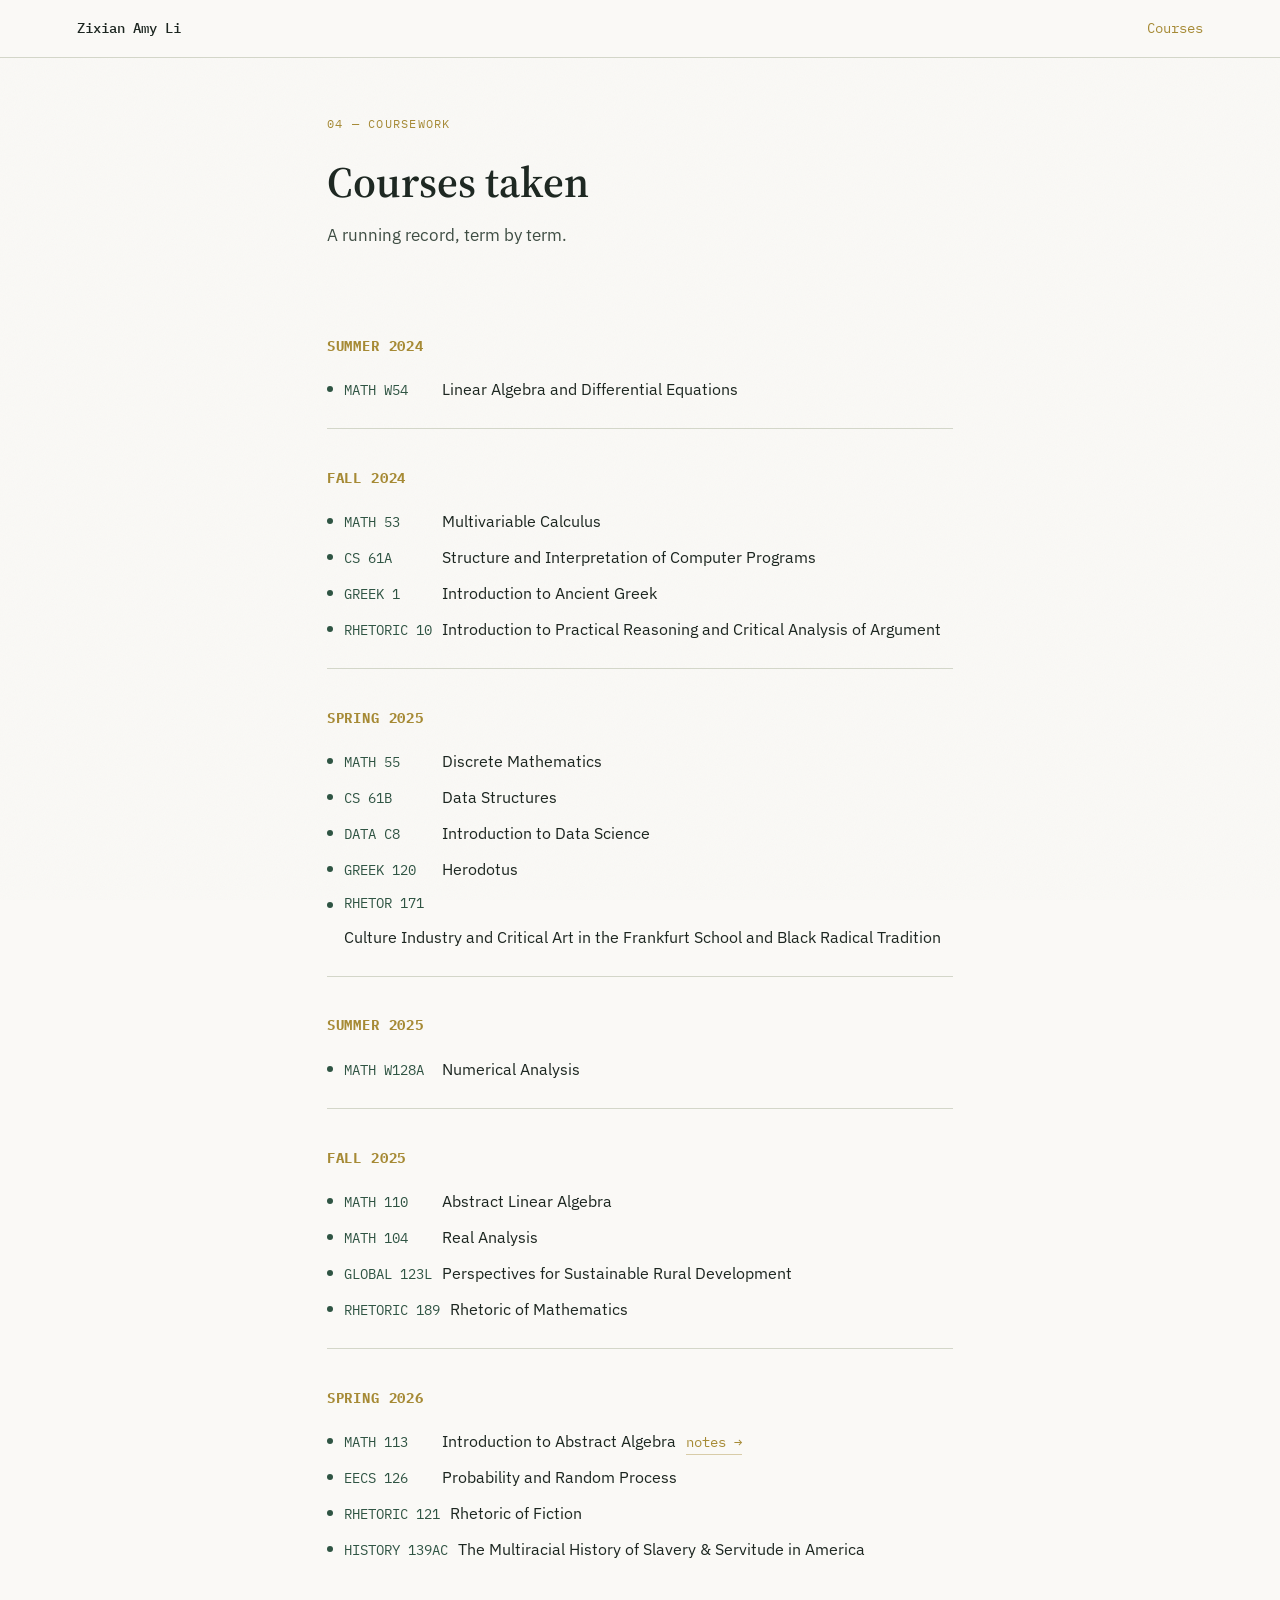
==== courses.html @ cce383e6 "Add files via upload" ====
<!DOCTYPE html>
<html lang="en">
<head>
<meta charset="UTF-8">
<meta name="viewport" content="width=device-width, initial-scale=1.0">
<title>Courses &mdash; Zixian Amy Li</title>
<meta name="description" content="Courses taken by Zixian Amy Li at UC Berkeley.">
<link rel="preconnect" href="https://fonts.googleapis.com">
<link rel="preconnect" href="https://fonts.gstatic.com" crossorigin>
<link href="https://fonts.googleapis.com/css2?family=Source+Serif+4:opsz,wght@8..60,400;8..60,600;8..60,700&family=IBM+Plex+Sans:wght@400;500;600&family=IBM+Plex+Mono:wght@400;500&display=swap" rel="stylesheet">
<link rel="stylesheet" href="style.css">
</head>
<body>

<div class="grain"></div>

<nav class="topnav">
  <a href="index.html">Zixian Amy Li</a>
  <a href="courses.html" class="active">Courses</a>
</nav>

<header class="page-head">
  <p class="section-label">04 &mdash; coursework</p>
  <h1>Courses taken</h1>
  <p class="page-head-sub">A running record, term by term.</p>
</header>

<main class="courses-main">

  <section class="term">
    <h2 class="term-heading"><span class="term-name">Summer 2024</span></h2>
    <ul class="course-list">
      <li><span class="course-code">MATH W54</span><span class="course-title">Linear Algebra and Differential Equations</span></li>
    </ul>
  </section>

  <section class="term">
    <h2 class="term-heading"><span class="term-name">Fall 2024</span></h2>
    <ul class="course-list">
      <li><span class="course-code">MATH 53</span><span class="course-title">Multivariable Calculus</span></li>
      <li><span class="course-code">CS 61A</span><span class="course-title">Structure and Interpretation of Computer Programs</span></li>
      <li><span class="course-code">GREEK 1</span><span class="course-title">Introduction to Ancient Greek</span></li>
      <li><span class="course-code">RHETORIC 10</span><span class="course-title">Introduction to Practical Reasoning and Critical Analysis of Argument</span></li>
    </ul>
  </section>

  <section class="term">
    <h2 class="term-heading"><span class="term-name">Spring 2025</span></h2>
    <ul class="course-list">
      <li><span class="course-code">MATH 55</span><span class="course-title">Discrete Mathematics</span></li>
      <li><span class="course-code">CS 61B</span><span class="course-title">Data Structures</span></li>
      <li><span class="course-code">DATA C8</span><span class="course-title">Introduction to Data Science</span></li>
      <li><span class="course-code">GREEK 120</span><span class="course-title">Herodotus</span></li>
      <li><span class="course-code">RHETOR 171</span><span class="course-title">Culture Industry and Critical Art in the Frankfurt School and Black Radical Tradition</span></li>
    </ul>
  </section>

  <section class="term">
    <h2 class="term-heading"><span class="term-name">Summer 2025</span></h2>
    <ul class="course-list">
      <li><span class="course-code">MATH W128A</span><span class="course-title">Numerical Analysis</span></li>
    </ul>
  </section>

  <section class="term">
    <h2 class="term-heading"><span class="term-name">Fall 2025</span></h2>
    <ul class="course-list">
      <li><span class="course-code">MATH 110</span><span class="course-title">Abstract Linear Algebra</span></li>
      <li><span class="course-code">MATH 104</span><span class="course-title">Real Analysis</span></li>
      <li><span class="course-code">GLOBAL 123L</span><span class="course-title">Perspectives for Sustainable Rural Development</span></li>
      <li><span class="course-code">RHETORIC 189</span><span class="course-title">Rhetoric of Mathematics</span></li>
    </ul>
  </section>

  <section class="term">
    <h2 class="term-heading"><span class="term-name">Spring 2026</span></h2>
    <ul class="course-list">
      <li>
        <span class="course-code">MATH 113</span>
        <span class="course-title">Introduction to Abstract Algebra</span>
        <a class="notes-link" href="notes/math113-notes.pdf" target="_blank" rel="noopener">notes &#8594;</a>
      </li>
      <li><span class="course-code">EECS 126</span><span class="course-title">Probability and Random Process</span></li>
      <li><span class="course-code">RHETORIC 121</span><span class="course-title">Rhetoric of Fiction</span></li>
      <li><span class="course-code">HISTORY 139AC</span><span class="course-title">The Multiracial History of Slavery &amp; Servitude in America</span></li>
    </ul>
  </section>

</main>

</body>
</html>
---- style.css ----
:root {
  --ink: #1c2620;
  --ink-soft: #3d4c42;
  --paper: #faf9f6;
  --paper-dim: #eef0e9;
  --indigo: #2f5443;
  --indigo-deep: #203a2f;
  --gold: #a68a35;
  --line: #d3d6c9;
  --future: #b3bdb1;

  --serif: "Source Serif 4", Georgia, serif;
  --sans: "IBM Plex Sans", -apple-system, sans-serif;
  --mono: "IBM Plex Mono", ui-monospace, monospace;
}

* { box-sizing: border-box; }

html { scroll-behavior: smooth; }

body {
  margin: 0;
  background: var(--paper);
  color: var(--ink);
  font-family: var(--sans);
  line-height: 1.6;
  -webkit-font-smoothing: antialiased;
}

a { color: var(--indigo); }
a:focus-visible, button:focus-visible { outline: 2px solid var(--gold); outline-offset: 3px; }

.grain {
  position: fixed;
  inset: 0;
  pointer-events: none;
  z-index: 1;
  opacity: 0.035;
  background-image: url("data:image/svg+xml,%3Csvg xmlns='http://www.w3.org/2000/svg' width='120' height='120'%3E%3Cfilter id='n'%3E%3CfeTurbulence type='fractalNoise' baseFrequency='0.9' numOctaves='2' stitchTiles='stitch'/%3E%3C/filter%3E%3Crect width='100%25' height='100%25' filter='url(%23n)'/%3E%3C/svg%3E");
}

/* ---------- Courses page ---------- */

.page-head {
  max-width: 780px;
  margin: 0 auto;
  padding: 3.5rem 6vw 1.5rem;
}
.page-head h1 {
  font-family: var(--serif);
  font-size: clamp(2rem, 4vw, 2.7rem);
  font-weight: 600;
  margin: 0 0 0.4rem;
  color: var(--ink);
}
.page-head-sub {
  color: var(--ink-soft);
  margin: 0;
  font-size: 1.05rem;
}

.courses-main {
  max-width: 780px;
  margin: 0 auto;
  padding: 1.5rem 6vw 5rem;
}

.term { padding: 1.6rem 0; border-top: 1px solid var(--line); }
.term:first-child { border-top: none; }

.term-heading { margin: 0 0 1rem; }
.term-name {
  font-family: var(--mono);
  font-size: 0.85rem;
  letter-spacing: 0.06em;
  text-transform: uppercase;
  color: var(--gold);
}

.course-list {
  list-style: none;
  margin: 0;
  padding: 0;
  display: flex;
  flex-direction: column;
  gap: 0.65rem;
}

.course-list li {
  display: flex;
  flex-wrap: wrap;
  align-items: baseline;
  gap: 0.6rem;
  padding-left: 1.1rem;
  position: relative;
}
.course-list li::before {
  content: "";
  position: absolute;
  left: 0;
  top: 0.55em;
  width: 6px;
  height: 6px;
  border-radius: 50%;
  background: var(--indigo);
}

.course-code {
  font-family: var(--mono);
  font-size: 0.85rem;
  color: var(--indigo);
  min-width: 6.5em;
}

.course-title {
  font-size: 1rem;
  color: var(--ink);
}

.notes-link {
  font-family: var(--mono);
  font-size: 0.85rem;
  color: var(--gold);
  text-decoration: none;
  border-bottom: 1px solid rgba(166, 138, 53, 0.4);
}
.notes-link:hover { border-color: var(--gold); }

/* ---------- Top nav ---------- */

.topnav {
  display: flex;
  justify-content: space-between;
  align-items: center;
  padding: 1.1rem 6vw;
  font-family: var(--mono);
  font-size: 0.85rem;
  background: var(--paper);
  border-bottom: 1px solid var(--line);
  position: relative;
  z-index: 3;
}
.topnav a {
  color: var(--ink-soft);
  text-decoration: none;
}
.topnav a:first-child {
  color: var(--ink);
  font-weight: 500;
}
.topnav a:hover { color: var(--gold); }
.topnav .active { color: var(--gold); }

/* ---------- Hero ---------- */

.hero {
  background: linear-gradient(160deg, var(--indigo-deep) 0%, var(--indigo) 62%, #3f6b54 100%);
  color: var(--paper);
  padding: 5.5rem 6vw 5rem;
  position: relative;
  overflow: hidden;
}

.hero-inner {
  max-width: 1100px;
  margin: 0 auto;
  display: grid;
  grid-template-columns: 1.3fr 0.7fr;
  gap: 3rem;
  align-items: center;
}

.eyebrow {
  font-family: var(--mono);
  font-size: 0.78rem;
  letter-spacing: 0.14em;
  text-transform: uppercase;
  color: #c9b98a;
  margin: 0 0 1.1rem;
}

.hero h1 {
  font-family: var(--serif);
  font-size: clamp(2.6rem, 5.2vw, 4rem);
  font-weight: 600;
  margin: 0 0 0.5rem;
  line-height: 1.05;
  letter-spacing: -0.01em;
}

.tagline {
  font-size: 1.25rem;
  margin: 0.2rem 0 0.15rem;
  color: #f1ede2;
  font-weight: 500;
}

.hero-sub {
  font-family: var(--mono);
  font-size: 0.92rem;
  color: #b9c3d6;
  margin: 0 0 1.8rem;
}

.hero-links {
  display: flex;
  flex-direction: column;
  gap: 0.45rem;
  font-family: var(--mono);
  font-size: 0.88rem;
}

.hero-links a {
  color: #dfe6f2;
  text-decoration: none;
  border-bottom: 1px solid rgba(223, 230, 242, 0.35);
  width: fit-content;
  padding-bottom: 1px;
  transition: border-color 0.15s, color 0.15s;
}
.hero-links a:hover { color: var(--gold); border-color: var(--gold); }

.hero-photo {
  position: relative;
  justify-self: center;
}

.photo-frame {
  width: min(240px, 100%);
  aspect-ratio: 4 / 5;
  border-radius: 6px;
  overflow: hidden;
  border: 1px solid rgba(255,255,255,0.18);
  box-shadow: 0 30px 60px -20px rgba(0,0,0,0.55);
  position: relative;
  z-index: 2;
}

.photo-frame img {
  width: 100%;
  height: 100%;
  object-fit: cover;
  object-position: center 20%;
  display: block;
  filter: saturate(0.92) contrast(1.02);
}

.hero-node-deco {
  position: absolute;
  width: 150px;
  height: 150px;
  top: -30px;
  right: -40px;
  z-index: 1;
  opacity: 0.55;
}
.hero-node-deco circle { fill: var(--gold); }
.hero-node-deco line { stroke: rgba(201, 185, 138, 0.5); stroke-width: 1; }

/* ---------- Sections ---------- */

main { max-width: 780px; margin: 0 auto; padding: 0 6vw; position: relative; z-index: 2; }

.section-label {
  font-family: var(--mono);
  font-size: 0.78rem;
  letter-spacing: 0.1em;
  text-transform: uppercase;
  color: var(--gold);
  margin: 0 0 0.8rem;
}

.about { padding: 4.5rem 0 3rem; }
.about-text {
  font-size: 1.14rem;
  color: var(--ink-soft);
  max-width: 62ch;
}
.about-text strong { color: var(--ink); font-weight: 600; }

.timeline { padding: 2rem 0 4rem; }
.timeline-heading {
  font-family: var(--serif);
  font-size: 1.9rem;
  font-weight: 600;
  margin: 0 0 2.5rem;
}

.graph { position: relative; padding-left: 2rem; }

.graph-line {
  position: absolute;
  left: 5px;
  top: 8px;
  bottom: 8px;
  width: 2px;
  background: repeating-linear-gradient(to bottom, var(--line) 0 4px, transparent 4px 9px);
}

.node {
  position: relative;
  padding-bottom: 2.6rem;
}
.node:last-child { padding-bottom: 0; }

.node-dot {
  position: absolute;
  left: -2rem;
  top: 6px;
  width: 12px;
  height: 12px;
  border-radius: 50%;
  background: var(--indigo);
  border: 2px solid var(--paper);
  box-shadow: 0 0 0 1px var(--indigo);
}
.node-dot--future {
  background: var(--paper);
  box-shadow: 0 0 0 1px var(--future);
  border: 2px dashed var(--future);
}

.node-date {
  font-family: var(--mono);
  font-size: 0.8rem;
  color: var(--gold);
  margin: 0 0 0.3rem;
  letter-spacing: 0.02em;
}

.node-card h3 {
  font-family: var(--serif);
  font-size: 1.22rem;
  font-weight: 600;
  margin: 0 0 0.4rem;
  line-height: 1.3;
}

.node-desc {
  color: var(--ink-soft);
  margin: 0;
  max-width: 58ch;
  font-size: 0.98rem;
}

/* ---------- Contact / Footer ---------- */

.contact {
  background: var(--paper-dim);
  margin-top: 2rem;
  padding: 4rem 6vw 3.5rem;
  text-align: left;
  border-top: 1px solid var(--line);
}
.contact h2 {
  font-family: var(--serif);
  font-size: 1.8rem;
  margin: 0 0 1.4rem;
}
.contact-email, .contact-github {
  display: block;
  font-family: var(--mono);
  font-size: 1rem;
  color: var(--indigo);
  text-decoration: none;
  margin-bottom: 0.55rem;
  width: fit-content;
  border-bottom: 1px solid transparent;
}
.contact-email:hover, .contact-github:hover {
  border-color: var(--gold);
  color: var(--gold);
}
.footer-note {
  font-family: var(--mono);
  font-size: 0.78rem;
  color: #8b8878;
  margin-top: 2rem;
}

/* ---------- Responsive ---------- */

@media (max-width: 760px) {
  .hero-inner {
    grid-template-columns: 1fr;
    text-align: left;
  }
  .hero-photo { justify-self: start; margin-top: 1rem; }
  .photo-frame { width: 160px; }
  .hero { padding: 3.5rem 6vw 3rem; }
}

@media (prefers-reduced-motion: reduce) {
  html { scroll-behavior: auto; }
}
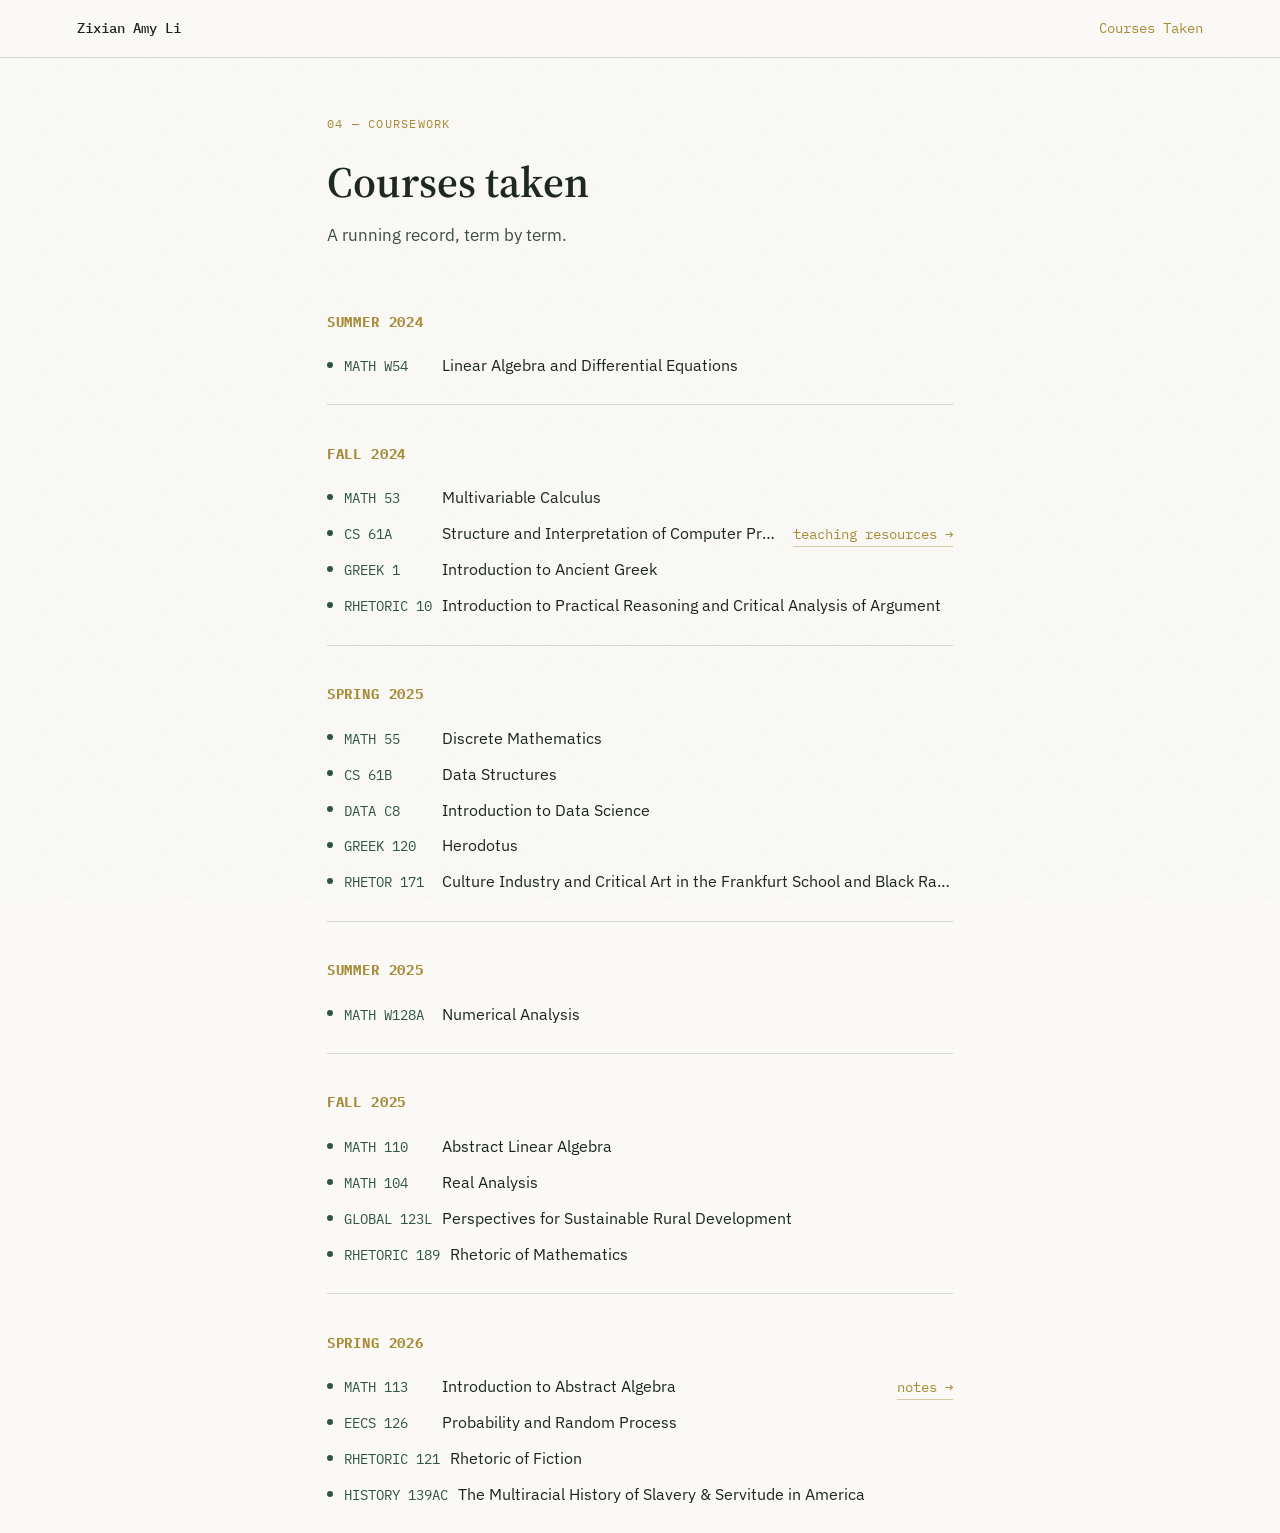
==== commit cae1506b: "Add files via upload" ====
--- a/courses.html
+++ b/courses.html
@@ -3,7 +3,7 @@
 <head>
 <meta charset="UTF-8">
 <meta name="viewport" content="width=device-width, initial-scale=1.0">
-<title>Courses &mdash; Zixian Amy Li</title>
+<title>Courses Taken &mdash; Zixian Amy Li</title>
 <meta name="description" content="Courses taken by Zixian Amy Li at UC Berkeley.">
 <link rel="preconnect" href="https://fonts.googleapis.com">
 <link rel="preconnect" href="https://fonts.gstatic.com" crossorigin>
@@ -16,7 +16,7 @@
 
 <nav class="topnav">
   <a href="index.html">Zixian Amy Li</a>
-  <a href="courses.html" class="active">Courses</a>
+  <a href="courses.html" class="active">Courses Taken</a>
 </nav>
 
 <header class="page-head">
@@ -38,7 +38,11 @@
     <h2 class="term-heading"><span class="term-name">Fall 2024</span></h2>
     <ul class="course-list">
       <li><span class="course-code">MATH 53</span><span class="course-title">Multivariable Calculus</span></li>
-      <li><span class="course-code">CS 61A</span><span class="course-title">Structure and Interpretation of Computer Programs</span></li>
+      <li>
+        <span class="course-code">CS 61A</span>
+        <span class="course-title">Structure and Interpretation of Computer Programs</span>
+        <a class="notes-link" href="https://drive.google.com/drive/folders/1ctP9ov9jJ6Smsc9xZnkzqIXvV9eOogV-" target="_blank" rel="noopener">teaching resources &#8594;</a>
+      </li>
       <li><span class="course-code">GREEK 1</span><span class="course-title">Introduction to Ancient Greek</span></li>
       <li><span class="course-code">RHETORIC 10</span><span class="course-title">Introduction to Practical Reasoning and Critical Analysis of Argument</span></li>
     </ul>
@@ -51,7 +55,7 @@
       <li><span class="course-code">CS 61B</span><span class="course-title">Data Structures</span></li>
       <li><span class="course-code">DATA C8</span><span class="course-title">Introduction to Data Science</span></li>
       <li><span class="course-code">GREEK 120</span><span class="course-title">Herodotus</span></li>
-      <li><span class="course-code">RHETOR 171</span><span class="course-title">Culture Industry and Critical Art in the Frankfurt School and Black Radical Tradition</span></li>
+      <li><span class="course-code">RHETOR 171</span><span class="course-title" title="Culture Industry and Critical Art in the Frankfurt School and Black Radical Tradition">Culture Industry and Critical Art in the Frankfurt School and Black Radical Tradition</span></li>
     </ul>
   </section>
 
@@ -68,7 +72,7 @@
       <li><span class="course-code">MATH 110</span><span class="course-title">Abstract Linear Algebra</span></li>
       <li><span class="course-code">MATH 104</span><span class="course-title">Real Analysis</span></li>
       <li><span class="course-code">GLOBAL 123L</span><span class="course-title">Perspectives for Sustainable Rural Development</span></li>
-      <li><span class="course-code">RHETORIC 189</span><span class="course-title">Rhetoric of Mathematics</span></li>
+      <li><span class="course-code">RHETORIC 189</span><span class="course-title" title="Rhetoric of Mathematics">Rhetoric of Mathematics</span></li>
     </ul>
   </section>
 
--- a/style.css
+++ b/style.css
@@ -88,7 +88,7 @@
 
 .course-list li {
   display: flex;
-  flex-wrap: wrap;
+  flex-wrap: nowrap;
   align-items: baseline;
   gap: 0.6rem;
   padding-left: 1.1rem;
@@ -110,11 +110,17 @@
   font-size: 0.85rem;
   color: var(--indigo);
   min-width: 6.5em;
+  flex: 0 0 auto;
 }
 
 .course-title {
   font-size: 1rem;
   color: var(--ink);
+  flex: 1 1 auto;
+  min-width: 0;
+  white-space: nowrap;
+  overflow: hidden;
+  text-overflow: ellipsis;
 }
 
 .notes-link {
@@ -123,6 +129,7 @@
   color: var(--gold);
   text-decoration: none;
   border-bottom: 1px solid rgba(166, 138, 53, 0.4);
+  flex: 0 0 auto;
 }
 .notes-link:hover { border-color: var(--gold); }
 
@@ -151,54 +158,48 @@
 .topnav a:hover { color: var(--gold); }
 .topnav .active { color: var(--gold); }
 
-/* ---------- Hero ---------- */
-
-.hero {
+/* ---------- Two-column layout ---------- */
+
+.layout {
+  display: grid;
+  grid-template-columns: 340px 1fr;
+  align-items: start;
+  min-height: calc(100vh - 58px);
+}
+
+.sidebar {
+  position: sticky;
+  top: 0;
+  height: 100vh;
   background: linear-gradient(160deg, var(--indigo-deep) 0%, var(--indigo) 62%, #3f6b54 100%);
   color: var(--paper);
-  padding: 5.5rem 6vw 5rem;
-  position: relative;
+  padding: 3.5rem 2.4rem;
+  display: flex;
+  flex-direction: column;
+  align-items: flex-start;
   overflow: hidden;
 }
 
-.hero-inner {
-  max-width: 1100px;
-  margin: 0 auto;
-  display: grid;
-  grid-template-columns: 1.3fr 0.7fr;
-  gap: 3rem;
-  align-items: center;
-}
-
-.eyebrow {
-  font-family: var(--mono);
-  font-size: 0.78rem;
-  letter-spacing: 0.14em;
-  text-transform: uppercase;
-  color: #c9b98a;
-  margin: 0 0 1.1rem;
-}
-
-.hero h1 {
+.sidebar h1 {
   font-family: var(--serif);
-  font-size: clamp(2.6rem, 5.2vw, 4rem);
+  font-size: clamp(1.9rem, 2.4vw, 2.3rem);
   font-weight: 600;
-  margin: 0 0 0.5rem;
-  line-height: 1.05;
+  margin: 1.6rem 0 0.4rem;
+  line-height: 1.1;
   letter-spacing: -0.01em;
 }
 
 .tagline {
-  font-size: 1.25rem;
-  margin: 0.2rem 0 0.15rem;
+  font-size: 1.05rem;
+  margin: 0 0 0.15rem;
   color: #f1ede2;
   font-weight: 500;
 }
 
 .hero-sub {
   font-family: var(--mono);
-  font-size: 0.92rem;
-  color: #b9c3d6;
+  font-size: 0.85rem;
+  color: #b9c9bf;
   margin: 0 0 1.8rem;
 }
 
@@ -207,7 +208,8 @@
   flex-direction: column;
   gap: 0.45rem;
   font-family: var(--mono);
-  font-size: 0.88rem;
+  font-size: 0.84rem;
+  margin-top: auto;
 }
 
 .hero-links a {
@@ -220,13 +222,9 @@
 }
 .hero-links a:hover { color: var(--gold); border-color: var(--gold); }
 
-.hero-photo {
-  position: relative;
-  justify-self: center;
-}
-
 .photo-frame {
-  width: min(240px, 100%);
+  width: 100%;
+  max-width: 220px;
   aspect-ratio: 4 / 5;
   border-radius: 6px;
   overflow: hidden;
@@ -249,17 +247,18 @@
   position: absolute;
   width: 150px;
   height: 150px;
-  top: -30px;
-  right: -40px;
+  top: 1.2rem;
+  right: -30px;
   z-index: 1;
-  opacity: 0.55;
+  opacity: 0.5;
 }
 .hero-node-deco circle { fill: var(--gold); }
 .hero-node-deco line { stroke: rgba(201, 185, 138, 0.5); stroke-width: 1; }
 
 /* ---------- Sections ---------- */
 
-main { max-width: 780px; margin: 0 auto; padding: 0 6vw; position: relative; z-index: 2; }
+.content { max-width: 640px; padding: 3.5rem 5vw 5rem; position: relative; z-index: 2; }
+main:not(.content) { max-width: 780px; margin: 0 auto; padding: 0 6vw; position: relative; z-index: 2; }
 
 .section-label {
   font-family: var(--mono);
@@ -270,7 +269,7 @@
   margin: 0 0 0.8rem;
 }
 
-.about { padding: 4.5rem 0 3rem; }
+.about { padding: 0 0 3rem; }
 .about-text {
   font-size: 1.14rem;
   color: var(--ink-soft);
@@ -278,7 +277,7 @@
 }
 .about-text strong { color: var(--ink); font-weight: 600; }
 
-.timeline { padding: 2rem 0 4rem; }
+.timeline { padding: 0 0 2rem; }
 .timeline-heading {
   font-family: var(--serif);
   font-size: 1.9rem;
@@ -380,14 +379,23 @@
 
 /* ---------- Responsive ---------- */
 
-@media (max-width: 760px) {
-  .hero-inner {
+@media (max-width: 860px) {
+  .layout {
     grid-template-columns: 1fr;
-    text-align: left;
   }
-  .hero-photo { justify-self: start; margin-top: 1rem; }
-  .photo-frame { width: 160px; }
-  .hero { padding: 3.5rem 6vw 3rem; }
+  .sidebar {
+    position: static;
+    height: auto;
+    flex-direction: row;
+    align-items: center;
+    gap: 1.5rem;
+    padding: 2rem 6vw;
+  }
+  .sidebar h1 { margin: 0 0 0.3rem; }
+  .photo-frame { max-width: 110px; flex-shrink: 0; }
+  .hero-links { margin-top: 0.4rem; }
+  .hero-node-deco { display: none; }
+  .content { padding: 2.5rem 6vw 4rem; max-width: none; }
 }
 
 @media (prefers-reduced-motion: reduce) {
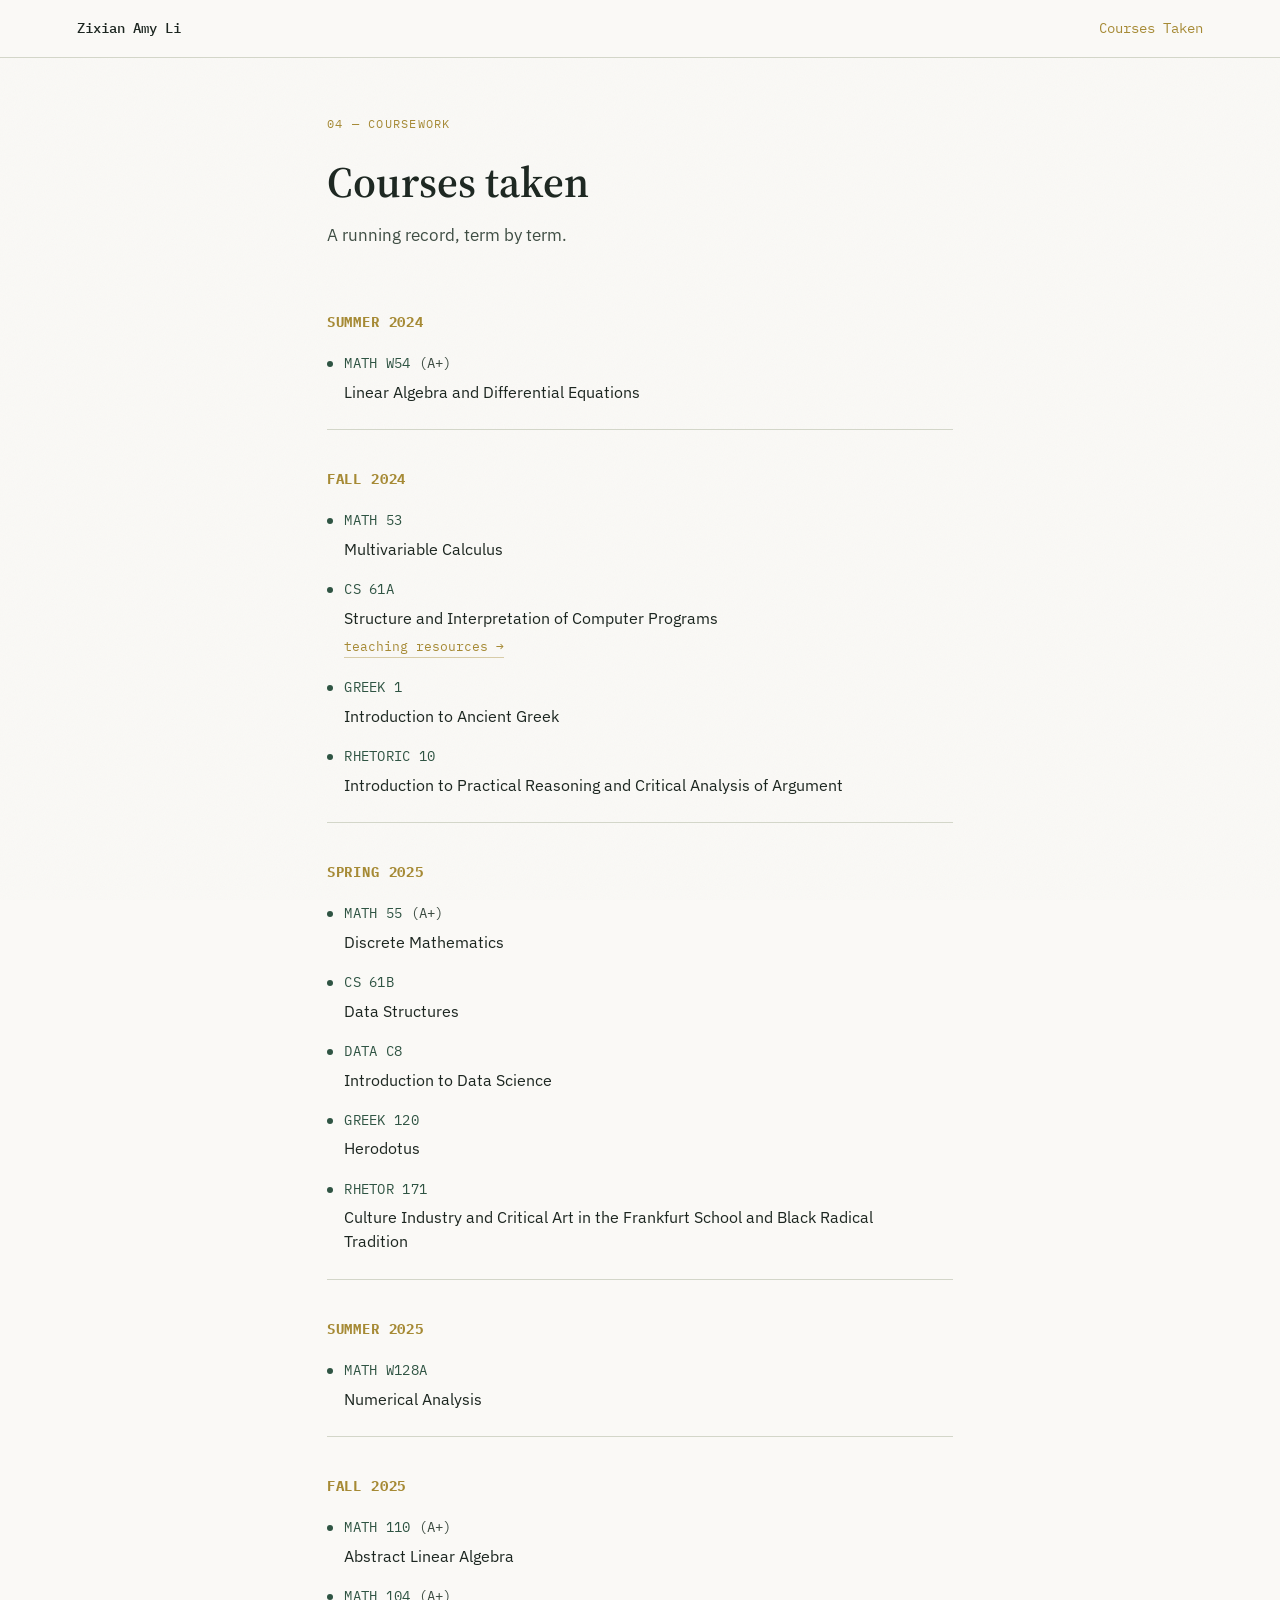
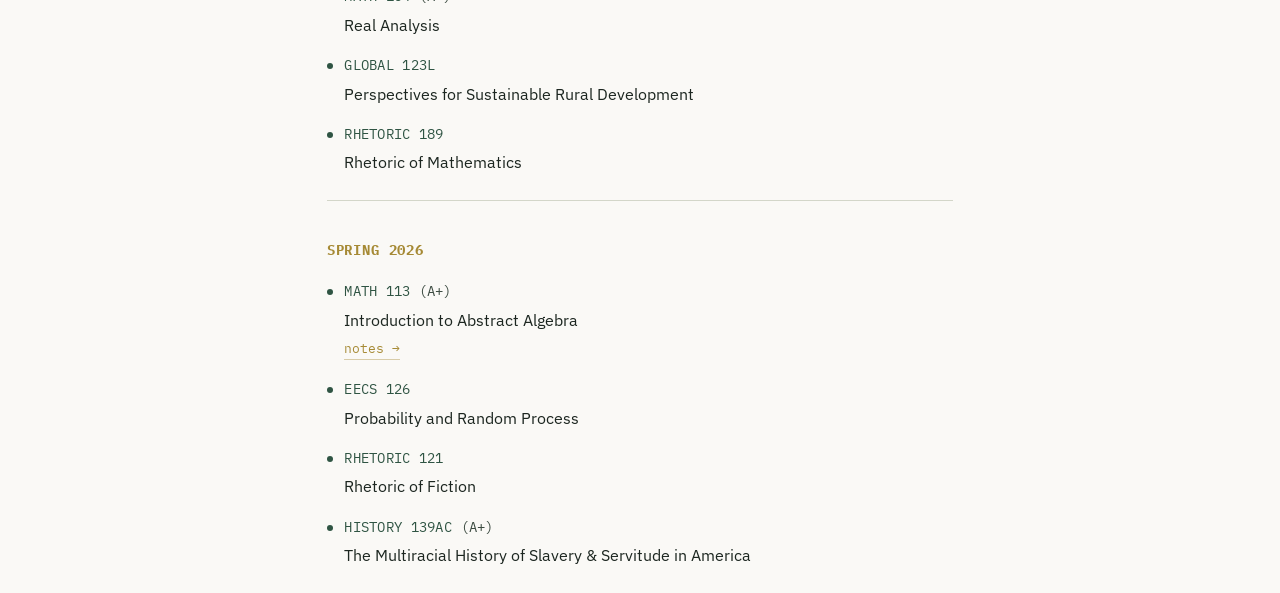
==== commit 518b31bb: "Add files via upload" ====
--- a/courses.html
+++ b/courses.html
@@ -30,63 +30,158 @@
   <section class="term">
     <h2 class="term-heading"><span class="term-name">Summer 2024</span></h2>
     <ul class="course-list">
-      <li><span class="course-code">MATH W54</span><span class="course-title">Linear Algebra and Differential Equations</span></li>
+      <li class="course-row">
+        <div class="course-row-head">
+          <span class="course-code">MATH W54</span>
+          <span class="grade-badge">(A+)</span>
+        </div>
+        <p class="course-title">Linear Algebra and Differential Equations</p>
+      </li>
     </ul>
   </section>
 
   <section class="term">
     <h2 class="term-heading"><span class="term-name">Fall 2024</span></h2>
     <ul class="course-list">
-      <li><span class="course-code">MATH 53</span><span class="course-title">Multivariable Calculus</span></li>
-      <li>
-        <span class="course-code">CS 61A</span>
-        <span class="course-title">Structure and Interpretation of Computer Programs</span>
+      <li class="course-row">
+        <div class="course-row-head">
+          <span class="course-code">MATH 53</span>
+        </div>
+        <p class="course-title">Multivariable Calculus</p>
+      </li>
+      <li class="course-row">
+        <div class="course-row-head">
+          <span class="course-code">CS 61A</span>
+        </div>
+        <p class="course-title">Structure and Interpretation of Computer Programs</p>
         <a class="notes-link" href="https://drive.google.com/drive/folders/1ctP9ov9jJ6Smsc9xZnkzqIXvV9eOogV-" target="_blank" rel="noopener">teaching resources &#8594;</a>
       </li>
-      <li><span class="course-code">GREEK 1</span><span class="course-title">Introduction to Ancient Greek</span></li>
-      <li><span class="course-code">RHETORIC 10</span><span class="course-title">Introduction to Practical Reasoning and Critical Analysis of Argument</span></li>
+      <li class="course-row">
+        <div class="course-row-head">
+          <span class="course-code">GREEK 1</span>
+        </div>
+        <p class="course-title">Introduction to Ancient Greek</p>
+      </li>
+      <li class="course-row">
+        <div class="course-row-head">
+          <span class="course-code">RHETORIC 10</span>
+        </div>
+        <p class="course-title">Introduction to Practical Reasoning and Critical Analysis of Argument</p>
+      </li>
     </ul>
   </section>
 
   <section class="term">
     <h2 class="term-heading"><span class="term-name">Spring 2025</span></h2>
     <ul class="course-list">
-      <li><span class="course-code">MATH 55</span><span class="course-title">Discrete Mathematics</span></li>
-      <li><span class="course-code">CS 61B</span><span class="course-title">Data Structures</span></li>
-      <li><span class="course-code">DATA C8</span><span class="course-title">Introduction to Data Science</span></li>
-      <li><span class="course-code">GREEK 120</span><span class="course-title">Herodotus</span></li>
-      <li><span class="course-code">RHETOR 171</span><span class="course-title" title="Culture Industry and Critical Art in the Frankfurt School and Black Radical Tradition">Culture Industry and Critical Art in the Frankfurt School and Black Radical Tradition</span></li>
+      <li class="course-row">
+        <div class="course-row-head">
+          <span class="course-code">MATH 55</span>
+          <span class="grade-badge">(A+)</span>
+        </div>
+        <p class="course-title">Discrete Mathematics</p>
+      </li>
+      <li class="course-row">
+        <div class="course-row-head">
+          <span class="course-code">CS 61B</span>
+        </div>
+        <p class="course-title">Data Structures</p>
+      </li>
+      <li class="course-row">
+        <div class="course-row-head">
+          <span class="course-code">DATA C8</span>
+        </div>
+        <p class="course-title">Introduction to Data Science</p>
+      </li>
+      <li class="course-row">
+        <div class="course-row-head">
+          <span class="course-code">GREEK 120</span>
+        </div>
+        <p class="course-title">Herodotus</p>
+      </li>
+      <li class="course-row">
+        <div class="course-row-head">
+          <span class="course-code">RHETOR 171</span>
+        </div>
+        <p class="course-title">Culture Industry and Critical Art in the Frankfurt School and Black Radical Tradition</p>
+      </li>
     </ul>
   </section>
 
   <section class="term">
     <h2 class="term-heading"><span class="term-name">Summer 2025</span></h2>
     <ul class="course-list">
-      <li><span class="course-code">MATH W128A</span><span class="course-title">Numerical Analysis</span></li>
+      <li class="course-row">
+        <div class="course-row-head">
+          <span class="course-code">MATH W128A</span>
+        </div>
+        <p class="course-title">Numerical Analysis</p>
+      </li>
     </ul>
   </section>
 
   <section class="term">
     <h2 class="term-heading"><span class="term-name">Fall 2025</span></h2>
     <ul class="course-list">
-      <li><span class="course-code">MATH 110</span><span class="course-title">Abstract Linear Algebra</span></li>
-      <li><span class="course-code">MATH 104</span><span class="course-title">Real Analysis</span></li>
-      <li><span class="course-code">GLOBAL 123L</span><span class="course-title">Perspectives for Sustainable Rural Development</span></li>
-      <li><span class="course-code">RHETORIC 189</span><span class="course-title" title="Rhetoric of Mathematics">Rhetoric of Mathematics</span></li>
+      <li class="course-row">
+        <div class="course-row-head">
+          <span class="course-code">MATH 110</span>
+          <span class="grade-badge">(A+)</span>
+        </div>
+        <p class="course-title">Abstract Linear Algebra</p>
+      </li>
+      <li class="course-row">
+        <div class="course-row-head">
+          <span class="course-code">MATH 104</span>
+          <span class="grade-badge">(A+)</span>
+        </div>
+        <p class="course-title">Real Analysis</p>
+      </li>
+      <li class="course-row">
+        <div class="course-row-head">
+          <span class="course-code">GLOBAL 123L</span>
+        </div>
+        <p class="course-title">Perspectives for Sustainable Rural Development</p>
+      </li>
+      <li class="course-row">
+        <div class="course-row-head">
+          <span class="course-code">RHETORIC 189</span>
+        </div>
+        <p class="course-title">Rhetoric of Mathematics</p>
+      </li>
     </ul>
   </section>
 
   <section class="term">
     <h2 class="term-heading"><span class="term-name">Spring 2026</span></h2>
     <ul class="course-list">
-      <li>
-        <span class="course-code">MATH 113</span>
-        <span class="course-title">Introduction to Abstract Algebra</span>
+      <li class="course-row">
+        <div class="course-row-head">
+          <span class="course-code">MATH 113</span>
+          <span class="grade-badge">(A+)</span>
+        </div>
+        <p class="course-title">Introduction to Abstract Algebra</p>
         <a class="notes-link" href="notes/math113-notes.pdf" target="_blank" rel="noopener">notes &#8594;</a>
       </li>
-      <li><span class="course-code">EECS 126</span><span class="course-title">Probability and Random Process</span></li>
-      <li><span class="course-code">RHETORIC 121</span><span class="course-title">Rhetoric of Fiction</span></li>
-      <li><span class="course-code">HISTORY 139AC</span><span class="course-title">The Multiracial History of Slavery &amp; Servitude in America</span></li>
+      <li class="course-row">
+        <div class="course-row-head">
+          <span class="course-code">EECS 126</span>
+        </div>
+        <p class="course-title">Probability and Random Process</p>
+      </li>
+      <li class="course-row">
+        <div class="course-row-head">
+          <span class="course-code">RHETORIC 121</span>
+        </div>
+        <p class="course-title">Rhetoric of Fiction</p>
+      </li>
+      <li class="course-row">
+        <div class="course-row-head">
+          <span class="course-code">HISTORY 139AC</span>
+          <span class="grade-badge">(A+)</span>
+        </div>
+        <p class="course-title">The Multiracial History of Slavery &amp; Servitude in America</p>
+      </li>
     </ul>
   </section>
 
--- a/style.css
+++ b/style.css
@@ -83,53 +83,59 @@
   padding: 0;
   display: flex;
   flex-direction: column;
-  gap: 0.65rem;
-}
-
-.course-list li {
-  display: flex;
-  flex-wrap: nowrap;
-  align-items: baseline;
-  gap: 0.6rem;
+  gap: 1.15rem;
+}
+
+.course-row {
+  position: relative;
   padding-left: 1.1rem;
-  position: relative;
-}
-.course-list li::before {
+}
+.course-row::before {
   content: "";
   position: absolute;
   left: 0;
-  top: 0.55em;
+  top: 0.5em;
   width: 6px;
   height: 6px;
   border-radius: 50%;
   background: var(--indigo);
 }
 
+.course-row-head {
+  display: flex;
+  align-items: baseline;
+  gap: 0.55rem;
+}
+
 .course-code {
   font-family: var(--mono);
   font-size: 0.85rem;
   color: var(--indigo);
-  min-width: 6.5em;
-  flex: 0 0 auto;
+  letter-spacing: 0.02em;
 }
 
 .course-title {
+  margin: 0.3rem 0 0;
   font-size: 1rem;
   color: var(--ink);
-  flex: 1 1 auto;
-  min-width: 0;
-  white-space: nowrap;
-  overflow: hidden;
-  text-overflow: ellipsis;
+  max-width: 58ch;
+  line-height: 1.5;
+}
+
+.grade-badge {
+  font-family: var(--mono);
+  font-size: 0.85rem;
+  color: var(--ink-soft);
 }
 
 .notes-link {
-  font-family: var(--mono);
-  font-size: 0.85rem;
+  display: inline-block;
+  margin-top: 0.4rem;
+  font-family: var(--mono);
+  font-size: 0.82rem;
   color: var(--gold);
   text-decoration: none;
   border-bottom: 1px solid rgba(166, 138, 53, 0.4);
-  flex: 0 0 auto;
 }
 .notes-link:hover { border-color: var(--gold); }
 
